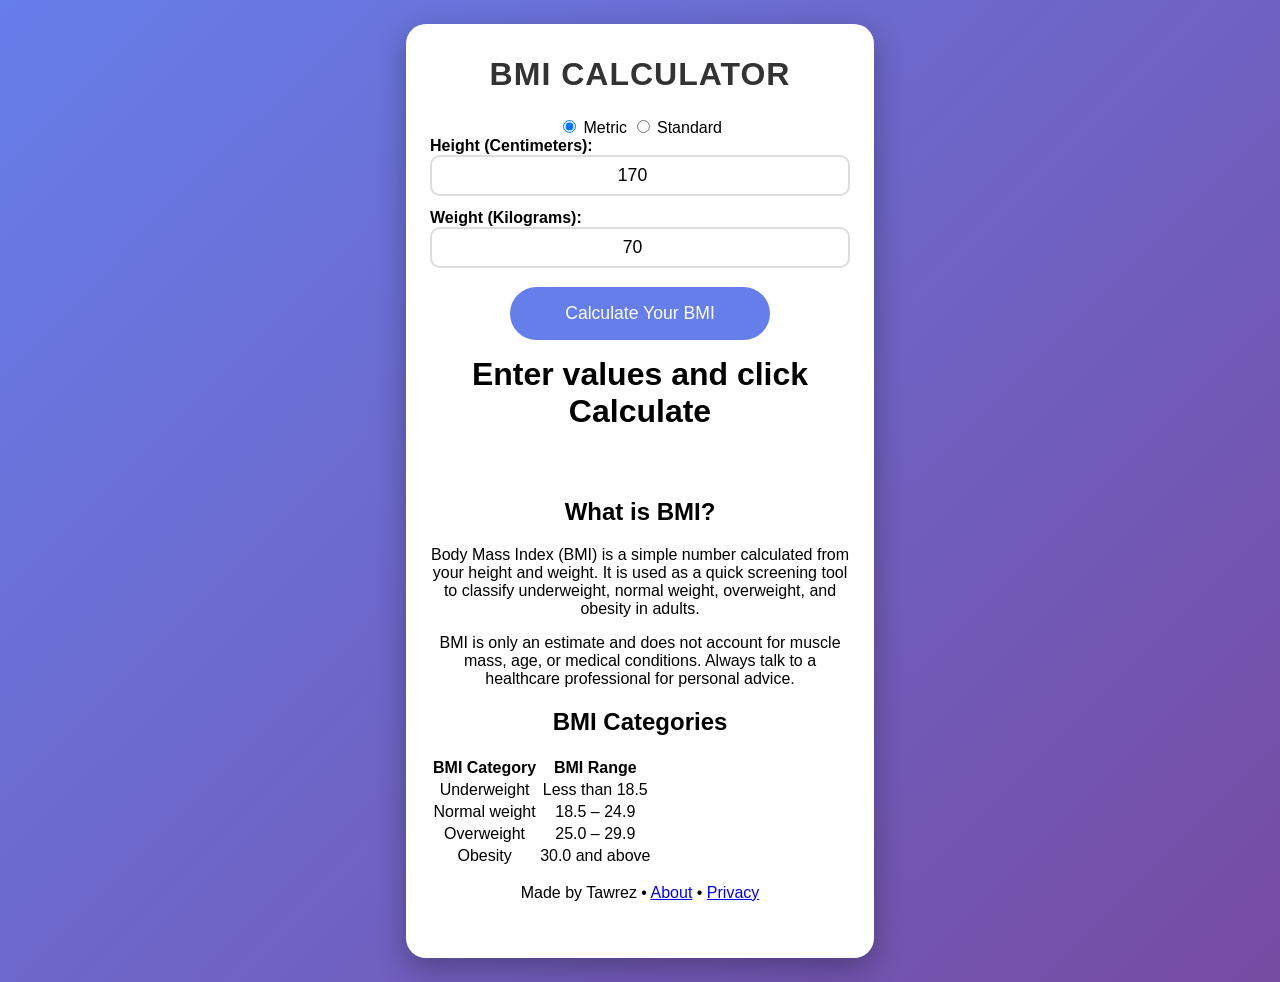
==== index.html @ ed99ade9 "Update index.html" ====
<!DOCTYPE html>
<html lang="en">
<head>
  <meta charset="UTF-8" />
  <meta name="viewport" content="width=device-width, initial-scale=1.0" />
  <title>BMI Calculator - Free Tool</title>
  <link rel="stylesheet" href="style.css" />
</head>
<body>
  <div class="container">
    <h1>BMI CALCULATOR</h1>

    <!-- Unit toggle tabs -->
    <div class="unit-toggle">
      <label class="unit-option active">
        <input
          type="radio"
          name="unit"
          value="metric"
          checked
          onchange="setUnit('metric')"
        />
        Metric
      </label>
      <label class="unit-option">
        <input
          type="radio"
          name="unit"
          value="standard"
          onchange="setUnit('standard')"
        />
        Standard
      </label>
    </div>

    <!-- Metric inputs (cm, kg) -->
    <div class="input-group" id="metric-inputs">
      <label>
        Height (Centimeters):
        <input
          type="number"
          id="heightCm"
          value="170"
          min="50"
          max="250"
        />
      </label>
      <label>
        Weight (Kilograms):
        <input
          type="number"
          id="weightKg"
          value="70"
          min="20"
          max="300"
          step="0.1"
        />
      </label>
    </div>

    <!-- Standard inputs (ft/in, lb) -->
    <div class="input-group" id="standard-inputs" style="display: none;">
      <label>
        Height
        <div class="row">
          <input
            type="number"
            id="heightFt"
            value="5"
            min="1"
            max="8"
            placeholder="Feet"
          />
          <input
            type="number"
            id="heightIn"
            value="7"
            min="0"
            max="11"
            placeholder="Inches"
          />
        </div>
      </label>
      <label>
        Weight (Pounds):
        <input
          type="number"
          id="weightLb"
          value="150"
          min="50"
          max="700"
          step="0.1"
        />
      </label>
    </div>

    <button onclick="calculateBMI()">Calculate Your BMI</button>

    <div id="result" class="result">
      Enter values and click Calculate
    </div>
    <div id="category"></div>

    <div class="info">
      <h2>What is BMI?</h2>
      <p>
        Body Mass Index (BMI) is a simple number calculated from your height
        and weight. It is used as a quick screening tool to classify
        underweight, normal weight, overweight, and obesity in adults.
      </p>
      <p>
        BMI is only an estimate and does not account for muscle mass, age, or
        medical conditions. Always talk to a healthcare professional for
        personal advice.
      </p>
    </div>

    <div class="bmi-table" id="bmi-table">
      <h2>BMI Categories</h2>
      <table>
        <thead>
          <tr>
            <th>BMI Category</th>
            <th>BMI Range</th>
          </tr>
        </thead>
        <tbody>
          <tr id="row-underweight">
            <td>Underweight</td>
            <td>Less than 18.5</td>
          </tr>
          <tr id="row-normal">
            <td>Normal weight</td>
            <td>18.5 – 24.9</td>
          </tr>
          <tr id="row-overweight">
            <td>Overweight</td>
            <td>25.0 – 29.9</td>
          </tr>
          <tr id="row-obese">
            <td>Obesity</td>
            <td>30.0 and above</td>
          </tr>
        </tbody>
      </table>
    </div>

    <footer>
      <p>
        Made by Tawrez •
        <a href="about.html">About</a> •
        <a href="privacy.html">Privacy</a>
      </p>
    </footer>
  </div>

  <script src="script.js"></script>
</body>
</html>
---- style.css ----
/* Page background */
body {
margin: 0;
font-family: Arial, sans-serif;
background: linear-gradient(135deg, #667eea 0%, #764ba2 100%);
display: flex;
justify-content: center;
align-items: flex-start;
min-height: 100vh;
padding: 1.5rem 0; /* top/bottom spacing so card floats */
}

/* Main card */
.container {
background: #ffffff;
padding: 2rem 1.5rem 2.5rem;
border-radius: 20px;
box-shadow: 0 10px 30px rgba(0,0,0,0.3);
max-width: 420px;
width: 90%;
text-align: center;
margin: 0 auto;
}

/* Heading */
h1 {
color: #333;
margin-top: 0;
margin-bottom: 1.5rem;
letter-spacing: 1px;
}

/* Input group */
.input-group {
margin-bottom: 1.2rem;
}

.input-group label {
display: block;
margin-bottom: 0.8rem;
font-weight: bold;
text-align: left;
}

.input-group input[type="number"] {
width: 100%;
padding: 0.5rem;
border: 2px solid #ddd;
border-radius: 10px;
font-size: 1.1rem;
text-align: center;
box-sizing: border-box;
}

/* Button */
button {
background: #667eea;
color: #ffffff;
padding: 1rem 2rem;
border: none;
border-radius: 50px;
font-size: 1.1rem;
cursor: pointer;
transition: background 0.3s;
width: 100%;
max-width: 260px;
}

button:hover {
background: #5a67d8;
}

/* Result + category */
.result {
font-size: 2rem;
font-weight: bold;
margin: 1rem 0;
min-height: 2.5rem;
}

#category {
font-size: 1.2rem;
padding: 1rem;
border-radius: 10px;
}

.normal {
background: #d4edda;
color: #155724;
}

.overweight {
background: #f8d7da;
color: #721c24;
}

.underweight {
background:
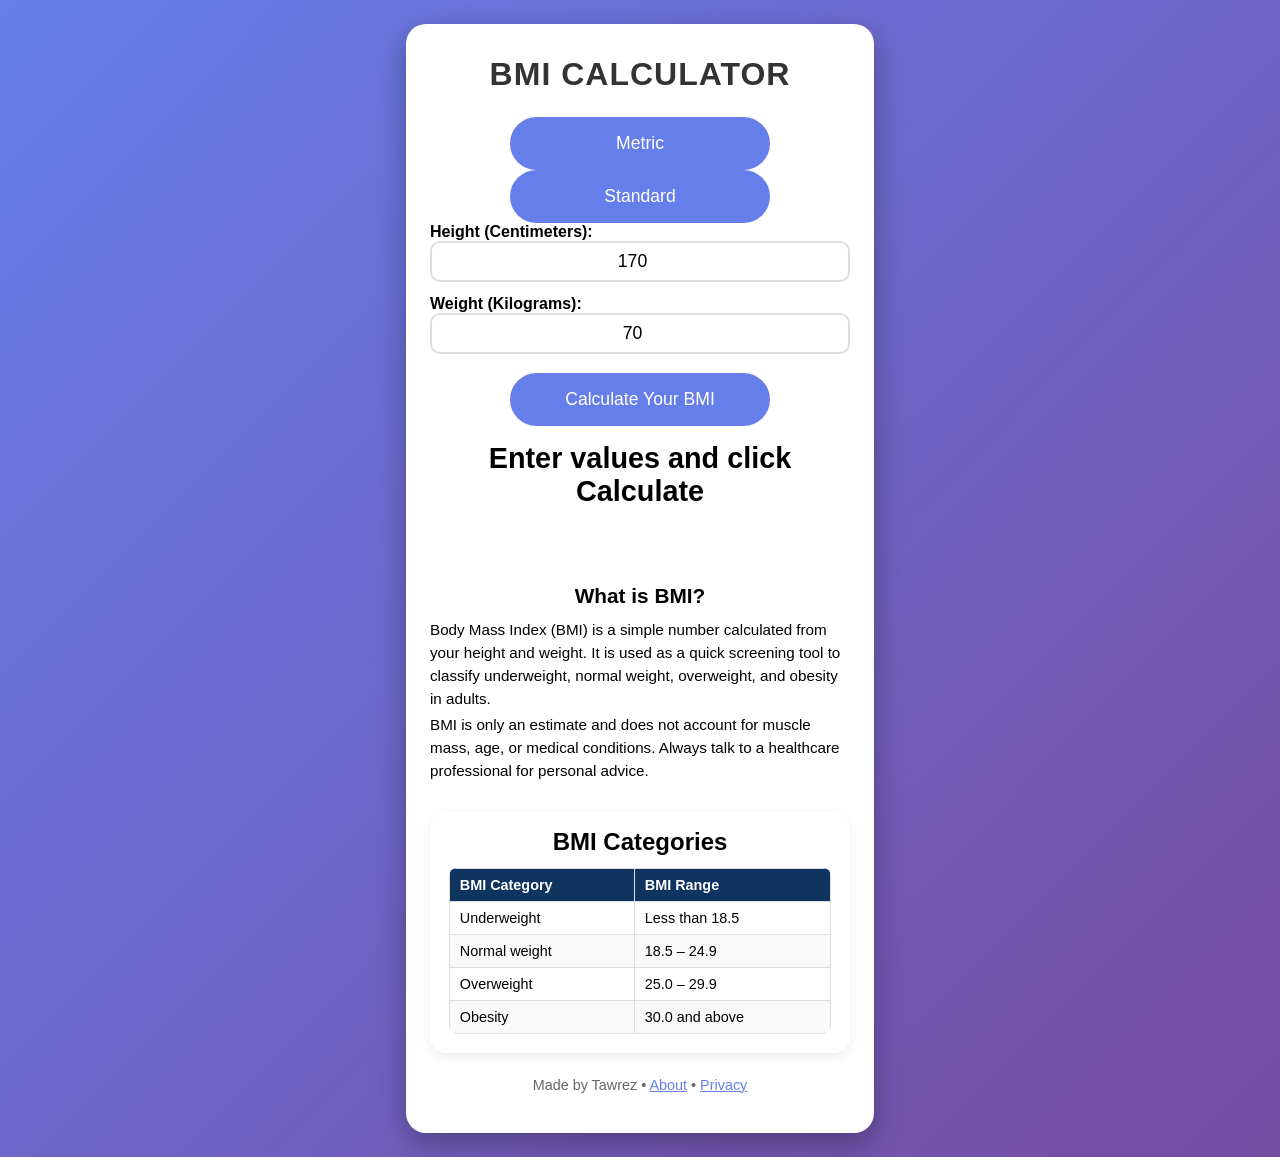
==== commit 857e0e54: "Update index.html" ====
--- a/index.html
+++ b/index.html
@@ -11,26 +11,23 @@
     <h1>BMI CALCULATOR</h1>
 
     <!-- Unit toggle tabs -->
-    <div class="unit-toggle">
-      <label class="unit-option active">
-        <input
-          type="radio"
-          name="unit"
-          value="metric"
-          checked
-          onchange="setUnit('metric')"
-        />
+    <div class="unit-tabs">
+      <button
+        class="unit-tab active"
+        id="tab-metric"
+        onclick="setUnit('metric')"
+        type="button"
+      >
         Metric
-      </label>
-      <label class="unit-option">
-        <input
-          type="radio"
-          name="unit"
-          value="standard"
-          onchange="setUnit('standard')"
-        />
+      </button>
+      <button
+        class="unit-tab"
+        id="tab-standard"
+        onclick="setUnit('standard')"
+        type="button"
+      >
         Standard
-      </label>
+      </button>
     </div>
 
     <!-- Metric inputs (cm, kg) -->
@@ -94,7 +91,9 @@
       </label>
     </div>
 
-    <button onclick="calculateBMI()">Calculate Your BMI</button>
+    <button class="primary-btn" onclick="calculateBMI()">
+      Calculate Your BMI
+    </button>
 
     <div id="result" class="result">
       Enter values and click Calculate
@@ -158,3 +157,7 @@
 </body>
 </html>
 
+  <script src="script.js"></script>
+</body>
+</html>
+
--- a/style.css
+++ b/style.css
@@ -1,98 +1,255 @@
 /* Page background */
 body {
-margin: 0;
-font-family: Arial, sans-serif;
-background: linear-gradient(135deg, #667eea 0%, #764ba2 100%);
-display: flex;
-justify-content: center;
-align-items: flex-start;
-min-height: 100vh;
-padding: 1.5rem 0; /* top/bottom spacing so card floats */
+  margin: 0;
+  font-family: Arial, sans-serif;
+  background: linear-gradient(135deg, #667eea 0%, #764ba2 100%);
+  display: flex;
+  justify-content: center;
+  align-items: flex-start;
+  min-height: 100vh;
+  padding: 1.5rem 0;
 }
 
 /* Main card */
 .container {
-background: #ffffff;
-padding: 2rem 1.5rem 2.5rem;
-border-radius: 20px;
-box-shadow: 0 10px 30px rgba(0,0,0,0.3);
-max-width: 420px;
-width: 90%;
-text-align: center;
-margin: 0 auto;
+  background: #ffffff;
+  padding: 2rem 1.5rem 2.5rem;
+  border-radius: 20px;
+  box-shadow: 0 10px 30px rgba(0, 0, 0, 0.3);
+  max-width: 420px;
+  width: 90%;
+  text-align: center;
+  margin: 0 auto;
 }
 
 /* Heading */
 h1 {
-color: #333;
-margin-top: 0;
-margin-bottom: 1.5rem;
-letter-spacing: 1px;
+  color: #333333;
+  margin-top: 0;
+  margin-bottom: 1.5rem;
+  letter-spacing: 1px;
+}
+
+/* Unit toggle tabs */
+.unit-toggle {
+  display: inline-flex;
+  border-radius: 999px;
+  overflow: hidden;
+  border: 1px solid #0f7285;
+  margin: 0 auto 1.5rem auto;
+  background: #ffffff;
+}
+
+.unit-option {
+  position: relative;
+  padding: 0.7rem 1.8rem;
+  font-size: 0.95rem;
+  cursor: pointer;
+  color: #0f7285;
+  text-align: center;
+  user-select: none;
+}
+
+.unit-option input {
+  display: none;
+}
+
+.unit-option:not(.active) {
+  background: #ffffff;
+}
+
+.unit-option.active {
+  background: #0f7285;
+  color: #ffffff;
 }
 
 /* Input group */
 .input-group {
-margin-bottom: 1.2rem;
+  margin-bottom: 1.2rem;
+  text-align: left;
 }
 
 .input-group label {
-display: block;
-margin-bottom: 0.8rem;
-font-weight: bold;
-text-align: left;
+  display: block;
+  margin-bottom: 0.8rem;
+  font-weight: bold;
 }
 
 .input-group input[type="number"] {
-width: 100%;
-padding: 0.5rem;
-border: 2px solid #ddd;
-border-radius: 10px;
-font-size: 1.1rem;
-text-align: center;
-box-sizing: border-box;
+  width: 100%;
+  padding: 0.5rem;
+  border: 2px solid #dddddd;
+  border-radius: 10px;
+  font-size: 1.1rem;
+  text-align: center;
+  box-sizing: border-box;
+}
+
+/* Row for ft + in */
+.row {
+  display: flex;
+  gap: 0.5rem;
+}
+
+.row input {
+  width: 100%;
 }
 
 /* Button */
 button {
-background: #667eea;
-color: #ffffff;
-padding: 1rem 2rem;
-border: none;
-border-radius: 50px;
-font-size: 1.1rem;
-cursor: pointer;
-transition: background 0.3s;
-width: 100%;
-max-width: 260px;
+  background: #667eea;
+  color: #ffffff;
+  padding: 1rem 2rem;
+  border: none;
+  border-radius: 50px;
+  font-size: 1.1rem;
+  cursor: pointer;
+  transition: background 0.3s;
+  width: 100%;
+  max-width: 260px;
 }
 
 button:hover {
-background: #5a67d8;
+  background: #5a67d8;
 }
 
 /* Result + category */
 .result {
-font-size: 2rem;
-font-weight: bold;
-margin: 1rem 0;
-min-height: 2.5rem;
+  font-size: 1.8rem;
+  font-weight: bold;
+  margin: 1rem 0;
+  min-height: 2.2rem;
 }
 
 #category {
-font-size: 1.2rem;
-padding: 1rem;
-border-radius: 10px;
-}
-
+  font-size: 1.2rem;
+  padding: 1rem;
+  border-radius: 10px;
+}
+
+/* Category color boxes */
 .normal {
-background: #d4edda;
-color: #155724;
+  background: #d4edda;
+  color: #155724;
 }
 
 .overweight {
-background: #f8d7da;
-color: #721c24;
+  background: #f8d7da;
+  color: #721c24;
 }
 
 .underweight {
-background:
+  background: #fff3cd;
+  color: #856404;
+}
+
+.obese {
+  background: #f5c6cb;
+  color: #721c24;
+}
+
+/* Info text */
+.info {
+  margin-top: 1.5rem;
+  text-align: left;
+  font-size: 0.95rem;
+  line-height: 1.5;
+}
+
+.info h2 {
+  font-size: 1.3rem;
+  margin-bottom: 0.5rem;
+  text-align: center;
+}
+
+.info p {
+  margin: 0.25rem 0;
+}
+
+/* BMI Categories card + table */
+.bmi-table {
+  margin-top: 1.8rem;
+  text-align: left;
+  background: #ffffff;
+  border-radius: 16px;
+  box-shadow: 0 4px 12px rgba(0, 0, 0, 0.08);
+  padding: 1rem 1.2rem 1.2rem;
+}
+
+.bmi-table h2 {
+  text-align: center;
+  margin: 0 0 0.75rem 0;
+}
+
+.bmi-table table {
+  width: 100%;
+  border-collapse: collapse;
+  font-size: 0.9rem;
+  border-radius: 8px;
+  overflow: hidden;
+}
+
+.bmi-table th,
+.bmi-table td {
+  border: 1px solid #dddddd;
+  padding: 0.5rem 0.6rem;
+}
+
+.bmi-table th {
+  background-color: #0f3460;
+  color: #ffffff;
+  text-align: left;
+}
+
+.bmi-table tr:nth-child(even) td {
+  background-color: #f9f9f9;
+}
+
+/* Highlighted BMI row */
+.bmi-highlight td {
+  background-color: #ffeaa7 !important;
+  font-weight: bold;
+}
+
+/* Footer */
+footer {
+  margin-top: 1.5rem;
+  font-size: 0.9rem;
+  color: #666666;
+  text-align: center;
+}
+
+footer p {
+  margin: 0;
+}
+
+footer a {
+  color: #667eea;
+  text-decoration: underline;
+}
+
+/* Responsive tweaks */
+@media (max-width: 600px) {
+  body {
+    padding: 1.2rem 0;
+  }
+
+  .container {
+    width: 88%;
+    max-width: 380px;
+    padding: 1.7rem 1.3rem 2.2rem;
+  }
+
+  h1 {
+    font-size: 1.9rem;
+  }
+
+  button {
+    font-size: 1rem;
+  }
+
+  .unit-option {
+    padding: 0.6rem 1.3rem;
+    font-size: 0.9rem;
+  }
+}
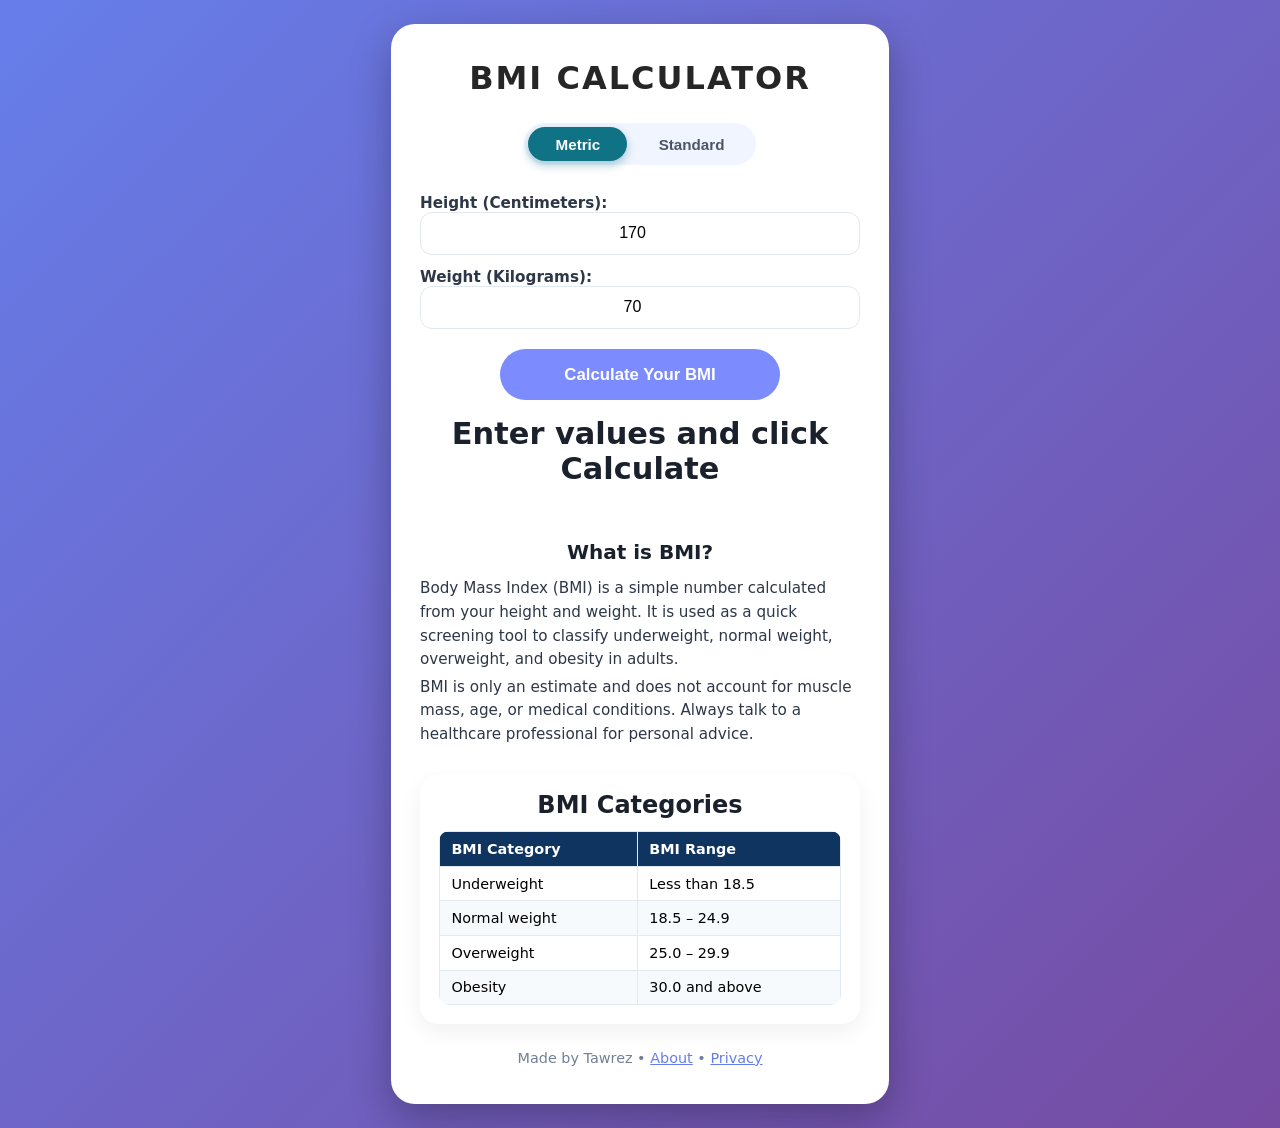
==== commit 590463cd: "Update index.html" ====
--- a/index.html
+++ b/index.html
@@ -12,23 +12,24 @@
 
     <!-- Unit toggle tabs -->
     <div class="unit-tabs">
-      <button
-        class="unit-tab active"
-        id="tab-metric"
-        onclick="setUnit('metric')"
-        type="button"
-      >
-        Metric
-      </button>
-      <button
-        class="unit-tab"
-        id="tab-standard"
-        onclick="setUnit('standard')"
-        type="button"
-      >
-        Standard
-      </button>
-    </div>
+  <button
+    class="unit-tab active"
+    id="tab-metric"
+    type="button"
+    onclick="setUnit('metric')"
+  >
+    Metric
+  </button>
+  <button
+    class="unit-tab"
+    id="tab-standard"
+    type="button"
+    onclick="setUnit('standard')"
+  >
+    Standard
+  </button>
+</div>
+
 
     <!-- Metric inputs (cm, kg) -->
     <div class="input-group" id="metric-inputs">
--- a/style.css
+++ b/style.css
@@ -1,7 +1,8 @@
 /* Page background */
 body {
   margin: 0;
-  font-family: Arial, sans-serif;
+  font-family: system-ui, -apple-system, BlinkMacSystemFont, "Segoe UI",
+    Arial, sans-serif;
   background: linear-gradient(135deg, #667eea 0%, #764ba2 100%);
   display: flex;
   justify-content: center;
@@ -13,10 +14,10 @@
 /* Main card */
 .container {
   background: #ffffff;
-  padding: 2rem 1.5rem 2.5rem;
-  border-radius: 20px;
-  box-shadow: 0 10px 30px rgba(0, 0, 0, 0.3);
-  max-width: 420px;
+  padding: 2.2rem 1.8rem 2.4rem;
+  border-radius: 24px;
+  box-shadow: 0 14px 40px rgba(0, 0, 0, 0.28);
+  max-width: 440px;
   width: 90%;
   text-align: center;
   margin: 0 auto;
@@ -24,110 +25,128 @@
 
 /* Heading */
 h1 {
-  color: #333333;
+  color: #262626;
   margin-top: 0;
-  margin-bottom: 1.5rem;
-  letter-spacing: 1px;
-}
-
-/* Unit toggle tabs */
-.unit-toggle {
-  display: inline-flex;
+  margin-bottom: 1.6rem;
+  letter-spacing: 2px;
+  font-size: 2rem;
+}
+
+/* Unit tabs (pill-style) */
+.unit-tabs {
+  position: relative;
+  background: #f1f5ff;
   border-radius: 999px;
-  overflow: hidden;
-  border: 1px solid #0f7285;
-  margin: 0 auto 1.5rem auto;
-  background: #ffffff;
-}
-
-.unit-option {
-  position: relative;
-  padding: 0.7rem 1.8rem;
+  padding: 0.25rem;
+  display: flex;
+  gap: 0.25rem;
+  margin: 0 auto 1.8rem;
+  width: fit-content;
+}
+
+.unit-tab {
+  border: none;
+  background: transparent;
+  padding: 0.55rem 1.7rem;
+  border-radius: 999px;
   font-size: 0.95rem;
+  font-weight: 600;
   cursor: pointer;
-  color: #0f7285;
-  text-align: center;
-  user-select: none;
-}
-
-.unit-option input {
-  display: none;
-}
-
-.unit-option:not(.active) {
-  background: #ffffff;
-}
-
-.unit-option.active {
+  color: #4a5568;
+  transition: background 0.25s ease, color 0.25s ease, box-shadow 0.25s ease;
+}
+
+.unit-tab.active {
   background: #0f7285;
   color: #ffffff;
+  box-shadow: 0 4px 10px rgba(15, 114, 133, 0.35);
 }
 
 /* Input group */
 .input-group {
-  margin-bottom: 1.2rem;
+  margin-bottom: 1.3rem;
   text-align: left;
 }
 
 .input-group label {
   display: block;
-  margin-bottom: 0.8rem;
-  font-weight: bold;
+  margin-bottom: 0.85rem;
+  font-weight: 600;
+  color: #2d3748;
+  font-size: 0.95rem;
 }
 
 .input-group input[type="number"] {
   width: 100%;
-  padding: 0.5rem;
-  border: 2px solid #dddddd;
-  border-radius: 10px;
-  font-size: 1.1rem;
+  padding: 0.7rem 0.8rem;
+  border: 1.8px solid #e2e8f0;
+  border-radius: 12px;
+  font-size: 1rem;
   text-align: center;
   box-sizing: border-box;
+  outline: none;
+  transition: border-color 0.2s ease, box-shadow 0.2s ease;
+}
+
+.input-group input[type="number"]:focus {
+  border-color: #667eea;
+  box-shadow: 0 0 0 3px rgba(102, 126, 234, 0.22);
 }
 
 /* Row for ft + in */
 .row {
   display: flex;
-  gap: 0.5rem;
+  gap: 0.6rem;
 }
 
 .row input {
   width: 100%;
 }
 
-/* Button */
-button {
-  background: #667eea;
+/* Primary button (lavender) */
+.primary-btn {
+  background: #7c8cff; /* lavender-ish */
   color: #ffffff;
-  padding: 1rem 2rem;
+  padding: 0.95rem 2.3rem;
   border: none;
-  border-radius: 50px;
-  font-size: 1.1rem;
+  border-radius: 999px;
+  font-size: 1.05rem;
+  font-weight: 600;
   cursor: pointer;
-  transition: background 0.3s;
-  width: 100%;
-  max-width: 260px;
-}
-
-button:hover {
-  background: #5a67d8;
+  transition: background 0.25s ease, box-shadow 0.25s ease,
+    transform 0.05s ease;
+  width: 100%;
+  max-width: 280px;
+  margin: 0.6rem auto 0.4rem;
+  display: block;
+}
+
+.primary-btn:hover {
+  background: #6a7bff;
+  box-shadow: 0 10px 22px rgba(122, 140, 255, 0.45);
+}
+
+.primary-btn:active {
+  transform: translateY(1px);
 }
 
 /* Result + category */
 .result {
-  font-size: 1.8rem;
-  font-weight: bold;
-  margin: 1rem 0;
+  font-size: 1.9rem;
+  font-weight: 700;
+  margin: 1rem 0 0.4rem;
   min-height: 2.2rem;
+  color: #1a202c;
 }
 
 #category {
-  font-size: 1.2rem;
-  padding: 1rem;
-  border-radius: 10px;
-}
-
-/* Category color boxes */
+  font-size: 1.1rem;
+  padding: 0.7rem 0.9rem;
+  border-radius: 12px;
+  margin-bottom: 0.6rem;
+}
+
+/* Category color chips */
 .normal {
   background: #d4edda;
   color: #155724;
@@ -148,18 +167,20 @@
   color: #721c24;
 }
 
-/* Info text */
+/* Info section */
 .info {
-  margin-top: 1.5rem;
+  margin-top: 1.4rem;
   text-align: left;
   font-size: 0.95rem;
-  line-height: 1.5;
+  line-height: 1.55;
+  color: #2d3748;
 }
 
 .info h2 {
-  font-size: 1.3rem;
-  margin-bottom: 0.5rem;
-  text-align: center;
+  font-size: 1.25rem;
+  margin-bottom: 0.6rem;
+  text-align: center;
+  color: #1a202c;
 }
 
 .info p {
@@ -171,28 +192,29 @@
   margin-top: 1.8rem;
   text-align: left;
   background: #ffffff;
-  border-radius: 16px;
-  box-shadow: 0 4px 12px rgba(0, 0, 0, 0.08);
+  border-radius: 18px;
+  box-shadow: 0 8px 22px rgba(0, 0, 0, 0.06);
   padding: 1rem 1.2rem 1.2rem;
 }
 
 .bmi-table h2 {
   text-align: center;
   margin: 0 0 0.75rem 0;
+  color: #1a202c;
 }
 
 .bmi-table table {
   width: 100%;
   border-collapse: collapse;
   font-size: 0.9rem;
-  border-radius: 8px;
+  border-radius: 10px;
   overflow: hidden;
 }
 
 .bmi-table th,
 .bmi-table td {
-  border: 1px solid #dddddd;
-  padding: 0.5rem 0.6rem;
+  border: 1px solid #e2e8f0;
+  padding: 0.55rem 0.7rem;
 }
 
 .bmi-table th {
@@ -202,20 +224,20 @@
 }
 
 .bmi-table tr:nth-child(even) td {
-  background-color: #f9f9f9;
+  background-color: #f7fafc;
 }
 
 /* Highlighted BMI row */
 .bmi-highlight td {
-  background-color: #ffeaa7 !important;
-  font-weight: bold;
+  background-color: #fff3c4 !important;
+  font-weight: 600;
 }
 
 /* Footer */
 footer {
-  margin-top: 1.5rem;
+  margin-top: 1.6rem;
   font-size: 0.9rem;
-  color: #666666;
+  color: #718096;
   text-align: center;
 }
 
@@ -237,19 +259,20 @@
   .container {
     width: 88%;
     max-width: 380px;
-    padding: 1.7rem 1.3rem 2.2rem;
+    padding: 1.8rem 1.4rem 2.1rem;
   }
 
   h1 {
-    font-size: 1.9rem;
-  }
-
-  button {
+    font-size: 1.8rem;
+  }
+
+  .primary-btn {
     font-size: 1rem;
-  }
-
-  .unit-option {
-    padding: 0.6rem 1.3rem;
+    max-width: 260px;
+  }
+
+  .unit-tab {
+    padding: 0.5rem 1.4rem;
     font-size: 0.9rem;
   }
 }
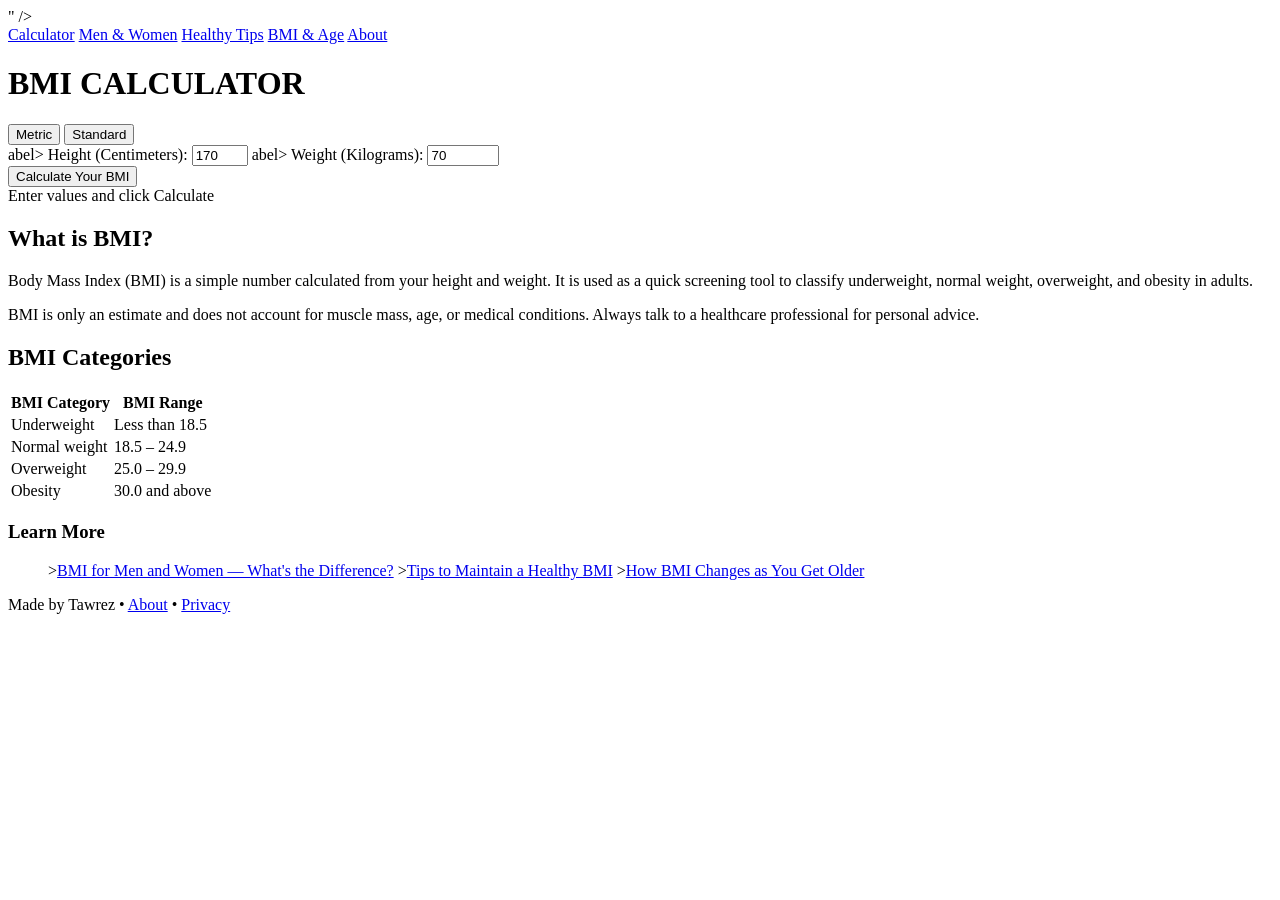
==== commit 1e7e93c9: "Update index.html" ====
--- a/index.html
+++ b/index.html
@@ -1,39 +1,49 @@
+
 <!DOCTYPE html>
 <html lang="en">
 <head>
   <meta charset="UTF-8" />
   <meta name="viewport" content="width=device-width, initial-scale=1.0" />
-  <title>BMI Calculator - Free Tool</title>
-  <link rel="stylesheet" href="style.css" />
+  <title>BMI Calculator - Free Online Tool</title>
+  " />
 </head>
 <body>
   <div class="container">
+
+    <!-- Navigation -->
+    <nav class="site-nav">
+      <a href="index.html" class="nav-active">Calculator</a>
+      <a href="bmi-men-women.html">Men &amp; Women</a>
+      <a href="healthy-bmi-tips.html">Healthy Tips</a>
+      <a href="bmi-age-guide.html">BMI &amp; Age</a>
+      <a href="about.html">About</a>
+    </nav>
+
     <h1>BMI CALCULATOR</h1>
 
     <!-- Unit toggle tabs -->
     <div class="unit-tabs">
-  <button
-    class="unit-tab active"
-    id="tab-metric"
-    type="button"
-    onclick="setUnit('metric')"
-  >
-    Metric
-  </button>
-  <button
-    class="unit-tab"
-    id="tab-standard"
-    type="button"
-    onclick="setUnit('standard')"
-  >
-    Standard
-  </button>
-</div>
-
+      <button
+        class="unit-tab active"
+        id="tab-metric"
+        type="button"
+        onclick="setUnit('metric')"
+      >
+        Metric
+      </button>
+      <button
+        class="unit-tab"
+        id="tab-standard"
+        type="button"
+        onclick="setUnit('standard')"
+      >
+        Standard
+      </button>
+    </div>
 
     <!-- Metric inputs (cm, kg) -->
     <div class="input-group" id="metric-inputs">
-      <label>
+      abel>
         Height (Centimeters):
         <input
           type="number"
@@ -43,7 +53,7 @@
           max="250"
         />
       </label>
-      <label>
+      abel>
         Weight (Kilograms):
         <input
           type="number"
@@ -58,7 +68,7 @@
 
     <!-- Standard inputs (ft/in, lb) -->
     <div class="input-group" id="standard-inputs" style="display: none;">
-      <label>
+      abel>
         Height
         <div class="row">
           <input
@@ -79,7 +89,7 @@
           />
         </div>
       </label>
-      <label>
+      abel>
         Weight (Pounds):
         <input
           type="number"
@@ -145,6 +155,16 @@
       </table>
     </div>
 
+    <!-- Internal links for SEO -->
+    <div class="related-links">
+      <h3>Learn More</h3>
+      <ul>
+        ><a href="bmi-men-women.html">BMI for Men and Women — What's the Difference?</a></li>
+        ><a href="healthy-bmi-tips.html">Tips to Maintain a Healthy BMI</a></li>
+        ><a href="bmi-age-guide.html">How BMI Changes as You Get Older</a></li>
+      </ul>
+    </div>
+
     <footer>
       <p>
         Made by Tawrez •
@@ -158,7 +178,4 @@
 </body>
 </html>
 
-  <script src="script.js"></script>
-</body>
-</html>
 
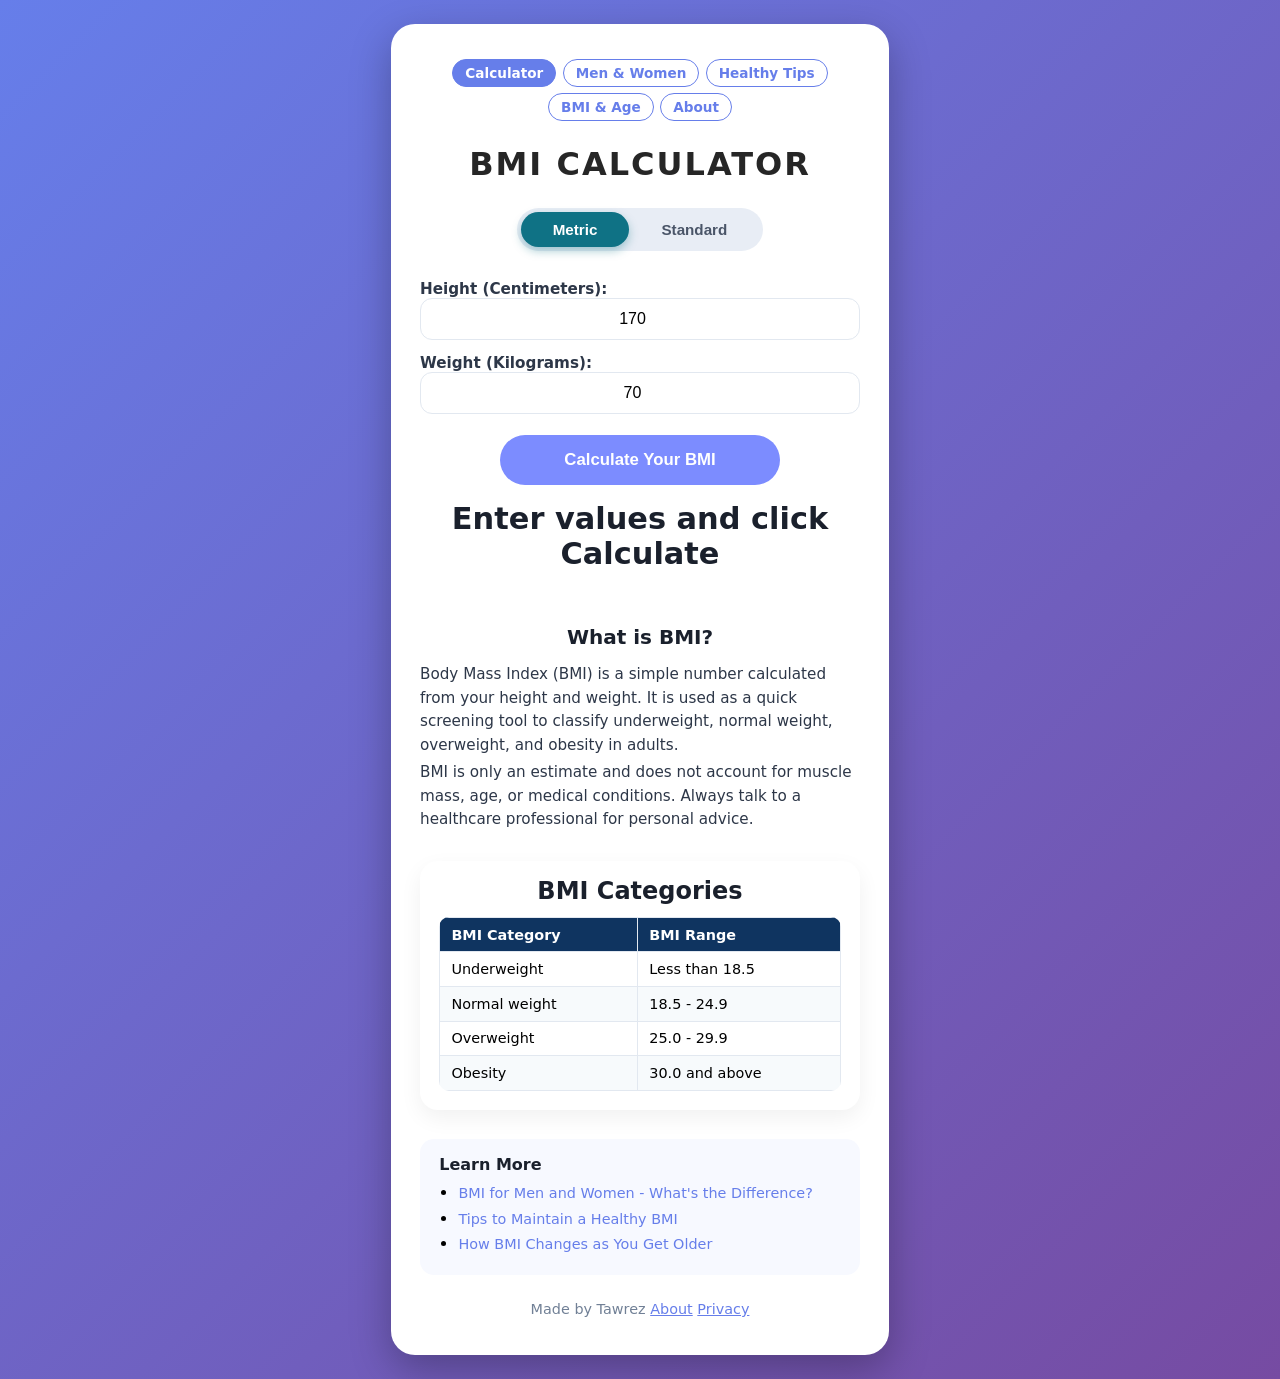
==== commit 86f19d31: "Update index.html" ====
--- a/index.html
+++ b/index.html
@@ -1,11 +1,10 @@
-
 <!DOCTYPE html>
 <html lang="en">
 <head>
   <meta charset="UTF-8" />
   <meta name="viewport" content="width=device-width, initial-scale=1.0" />
   <title>BMI Calculator - Free Online Tool</title>
-  " />
+  <link rel="stylesheet" href="style.css" />
 </head>
 <body>
   <div class="container">
@@ -23,82 +22,38 @@
 
     <!-- Unit toggle tabs -->
     <div class="unit-tabs">
-      <button
-        class="unit-tab active"
-        id="tab-metric"
-        type="button"
-        onclick="setUnit('metric')"
-      >
+      <button class="unit-tab active" id="tab-metric" type="button" onclick="setUnit('metric')">
         Metric
       </button>
-      <button
-        class="unit-tab"
-        id="tab-standard"
-        type="button"
-        onclick="setUnit('standard')"
-      >
+      <button class="unit-tab" id="tab-standard" type="button" onclick="setUnit('standard')">
         Standard
       </button>
     </div>
 
     <!-- Metric inputs (cm, kg) -->
     <div class="input-group" id="metric-inputs">
-      abel>
+      <label>
         Height (Centimeters):
-        <input
-          type="number"
-          id="heightCm"
-          value="170"
-          min="50"
-          max="250"
-        />
+        <input type="number" id="heightCm" value="170" min="50" max="250" />
       </label>
-      abel>
+      <label>
         Weight (Kilograms):
-        <input
-          type="number"
-          id="weightKg"
-          value="70"
-          min="20"
-          max="300"
-          step="0.1"
-        />
+        <input type="number" id="weightKg" value="70" min="20" max="300" step="0.1" />
       </label>
     </div>
 
     <!-- Standard inputs (ft/in, lb) -->
     <div class="input-group" id="standard-inputs" style="display: none;">
-      abel>
+      <label>
         Height
         <div class="row">
-          <input
-            type="number"
-            id="heightFt"
-            value="5"
-            min="1"
-            max="8"
-            placeholder="Feet"
-          />
-          <input
-            type="number"
-            id="heightIn"
-            value="7"
-            min="0"
-            max="11"
-            placeholder="Inches"
-          />
+          <input type="number" id="heightFt" value="5" min="1" max="8" placeholder="Feet" />
+          <input type="number" id="heightIn" value="7" min="0" max="11" placeholder="Inches" />
         </div>
       </label>
-      abel>
+      <label>
         Weight (Pounds):
-        <input
-          type="number"
-          id="weightLb"
-          value="150"
-          min="50"
-          max="700"
-          step="0.1"
-        />
+        <input type="number" id="weightLb" value="150" min="50" max="700" step="0.1" />
       </label>
     </div>
 
@@ -106,9 +61,7 @@
       Calculate Your BMI
     </button>
 
-    <div id="result" class="result">
-      Enter values and click Calculate
-    </div>
+    <div id="result" class="result">Enter values and click Calculate</div>
     <div id="category"></div>
 
     <div class="info">
@@ -141,11 +94,11 @@
           </tr>
           <tr id="row-normal">
             <td>Normal weight</td>
-            <td>18.5 – 24.9</td>
+            <td>18.5 - 24.9</td>
           </tr>
           <tr id="row-overweight">
             <td>Overweight</td>
-            <td>25.0 – 29.9</td>
+            <td>25.0 - 29.9</td>
           </tr>
           <tr id="row-obese">
             <td>Obesity</td>
@@ -155,20 +108,19 @@
       </table>
     </div>
 
-    <!-- Internal links for SEO -->
     <div class="related-links">
       <h3>Learn More</h3>
       <ul>
-        ><a href="bmi-men-women.html">BMI for Men and Women — What's the Difference?</a></li>
-        ><a href="healthy-bmi-tips.html">Tips to Maintain a Healthy BMI</a></li>
-        ><a href="bmi-age-guide.html">How BMI Changes as You Get Older</a></li>
+        <li><a href="bmi-men-women.html">BMI for Men and Women - What's the Difference?</a></li>
+        <li><a href="healthy-bmi-tips.html">Tips to Maintain a Healthy BMI</a></li>
+        <li><a href="bmi-age-guide.html">How BMI Changes as You Get Older</a></li>
       </ul>
     </div>
 
     <footer>
       <p>
-        Made by Tawrez •
-        <a href="about.html">About</a> •
+        Made by Tawrez
+        <a href="about.html">About</a>
         <a href="privacy.html">Privacy</a>
       </p>
     </footer>
@@ -177,5 +129,3 @@
   <script src="script.js"></script>
 </body>
 </html>
-
-
--- a/style.css
+++ b/style.css
@@ -0,0 +1,311 @@
+/* Page background */
+body {
+  margin: 0;
+  font-family: system-ui, -apple-system, BlinkMacSystemFont, "Segoe UI", Arial, sans-serif;
+  background: linear-gradient(135deg, #667eea 0%, #764ba2 100%);
+  display: flex;
+  justify-content: center;
+  align-items: flex-start;
+  min-height: 100vh;
+  padding: 1.5rem 0;
+}
+
+/* Main card */
+.container {
+  background: #ffffff;
+  padding: 2.2rem 1.8rem 2.4rem;
+  border-radius: 24px;
+  box-shadow: 0 14px 40px rgba(0, 0, 0, 0.28);
+  max-width: 440px;
+  width: 90%;
+  text-align: center;
+  margin: 0 auto;
+}
+
+/* Heading */
+h1 {
+  color: #262626;
+  margin-top: 0;
+  margin-bottom: 1.6rem;
+  letter-spacing: 2px;
+  font-size: 2rem;
+}
+
+/* Unit tabs */
+.unit-tabs {
+  display: flex;
+  background: #e8edf5;
+  border-radius: 999px;
+  padding: 4px;
+  width: fit-content;
+  margin: 0 auto 1.8rem;
+  gap: 0;
+}
+
+.unit-tab {
+  border: none;
+  background: transparent;
+  padding: 0.55rem 2rem;
+  border-radius: 999px;
+  font-size: 0.95rem;
+  font-weight: 600;
+  cursor: pointer;
+  color: #4a5568;
+  transition: background 0.25s ease, color 0.25s ease, box-shadow 0.25s ease;
+  white-space: nowrap;
+}
+
+.unit-tab.active {
+  background: #0f7285;
+  color: #ffffff;
+  box-shadow: 0 4px 10px rgba(15, 114, 133, 0.35);
+}
+
+.unit-tab:not(.active):hover {
+  background: #d0d8ea;
+}
+
+/* Input group */
+.input-group {
+  margin-bottom: 1.3rem;
+  text-align: left;
+}
+
+.input-group label {
+  display: block;
+  margin-bottom: 0.85rem;
+  font-weight: 600;
+  color: #2d3748;
+  font-size: 0.95rem;
+}
+
+.input-group input[type="number"] {
+  width: 100%;
+  padding: 0.7rem 0.8rem;
+  border: 1.8px solid #e2e8f0;
+  border-radius: 12px;
+  font-size: 1rem;
+  text-align: center;
+  box-sizing: border-box;
+  outline: none;
+  transition: border-color 0.2s ease, box-shadow 0.2s ease;
+}
+
+.input-group input[type="number"]:focus {
+  border-color: #667eea;
+  box-shadow: 0 0 0 3px rgba(102, 126, 234, 0.22);
+}
+
+/* Row for ft + in */
+.row {
+  display: flex;
+  gap: 0.6rem;
+}
+
+.row input {
+  width: 100%;
+}
+
+/* Primary button */
+.primary-btn {
+  background: #7c8cff;
+  color: #ffffff;
+  padding: 0.95rem 2.3rem;
+  border: none;
+  border-radius: 999px;
+  font-size: 1.05rem;
+  font-weight: 600;
+  cursor: pointer;
+  transition: background 0.25s ease, box-shadow 0.25s ease, transform 0.05s ease;
+  width: 100%;
+  max-width: 280px;
+  margin: 0.6rem auto 0.4rem;
+  display: block;
+}
+
+.primary-btn:hover {
+  background: #6a7bff;
+  box-shadow: 0 10px 22px rgba(122, 140, 255, 0.45);
+}
+
+.primary-btn:active {
+  transform: translateY(1px);
+}
+
+/* Result + category */
+.result {
+  font-size: 1.9rem;
+  font-weight: 700;
+  margin: 1rem 0 0.4rem;
+  min-height: 2.2rem;
+  color: #1a202c;
+}
+
+#category {
+  font-size: 1.1rem;
+  padding: 0.7rem 0.9rem;
+  border-radius: 12px;
+  margin-bottom: 0.6rem;
+}
+
+.normal { background: #d4edda; color: #155724; }
+.overweight { background: #f8d7da; color: #721c24; }
+.underweight { background: #fff3cd; color: #856404; }
+.obese { background: #f5c6cb; color: #721c24; }
+
+/* Info section */
+.info {
+  margin-top: 1.4rem;
+  text-align: left;
+  font-size: 0.95rem;
+  line-height: 1.55;
+  color: #2d3748;
+}
+
+.info h2 {
+  font-size: 1.25rem;
+  margin-bottom: 0.6rem;
+  text-align: center;
+  color: #1a202c;
+}
+
+.info p { margin: 0.25rem 0; }
+
+/* BMI Categories card + table */
+.bmi-table {
+  margin-top: 1.8rem;
+  text-align: left;
+  background: #ffffff;
+  border-radius: 18px;
+  box-shadow: 0 8px 22px rgba(0, 0, 0, 0.06);
+  padding: 1rem 1.2rem 1.2rem;
+}
+
+.bmi-table h2 {
+  text-align: center;
+  margin: 0 0 0.75rem 0;
+  color: #1a202c;
+}
+
+.bmi-table table {
+  width: 100%;
+  border-collapse: collapse;
+  font-size: 0.9rem;
+  border-radius: 10px;
+  overflow: hidden;
+}
+
+.bmi-table th,
+.bmi-table td {
+  border: 1px solid #e2e8f0;
+  padding: 0.55rem 0.7rem;
+}
+
+.bmi-table th {
+  background-color: #0f3460;
+  color: #ffffff;
+  text-align: left;
+}
+
+.bmi-table tr:nth-child(even) td {
+  background-color: #f7fafc;
+}
+
+.bmi-highlight td {
+  background-color: #fff3c4 !important;
+  font-weight: 600;
+}
+
+/* Footer */
+footer {
+  margin-top: 1.6rem;
+  font-size: 0.9rem;
+  color: #718096;
+  text-align: center;
+}
+
+footer p { margin: 0; }
+
+footer a {
+  color: #667eea;
+  text-decoration: underline;
+}
+
+/* Site Navigation */
+.site-nav {
+  display: flex;
+  flex-wrap: wrap;
+  justify-content: center;
+  gap: 0.4rem;
+  margin-bottom: 1.5rem;
+}
+
+.site-nav a {
+  color: #667eea;
+  text-decoration: none;
+  font-size: 0.85rem;
+  font-weight: 600;
+  padding: 0.3rem 0.75rem;
+  border-radius: 20px;
+  border: 1px solid #667eea;
+  transition: background 0.2s ease, color 0.2s ease;
+}
+
+.site-nav a:hover,
+.site-nav a.nav-active {
+  background: #667eea;
+  color: #ffffff;
+}
+
+/* Related links */
+.related-links {
+  margin-top: 1.8rem;
+  text-align: left;
+  background: #f7f9ff;
+  border-radius: 14px;
+  padding: 1rem 1.2rem;
+}
+
+.related-links h3 {
+  margin: 0 0 0.6rem 0;
+  font-size: 1rem;
+  color: #1a202c;
+}
+
+.related-links ul {
+  margin: 0;
+  padding-left: 1.2rem;
+}
+
+.related-links li { margin-bottom: 0.4rem; }
+
+.related-links a {
+  color: #667eea;
+  text-decoration: none;
+  font-size: 0.9rem;
+}
+
+.related-links a:hover { text-decoration: underline; }
+
+/* Responsive tweaks */
+@media (max-width: 600px) {
+  body { padding: 1.2rem 0; }
+
+  .container {
+    width: 88%;
+    max-width: 380px;
+    padding: 1.8rem 1.4rem 2.1rem;
+  }
+
+  h1 { font-size: 1.8rem; }
+
+  .primary-btn {
+    font-size: 1rem;
+    max-width: 260px;
+  }
+
+  .unit-tab {
+    padding: 0.5rem 1.4rem;
+    font-size: 0.9rem;
+  }
+}
